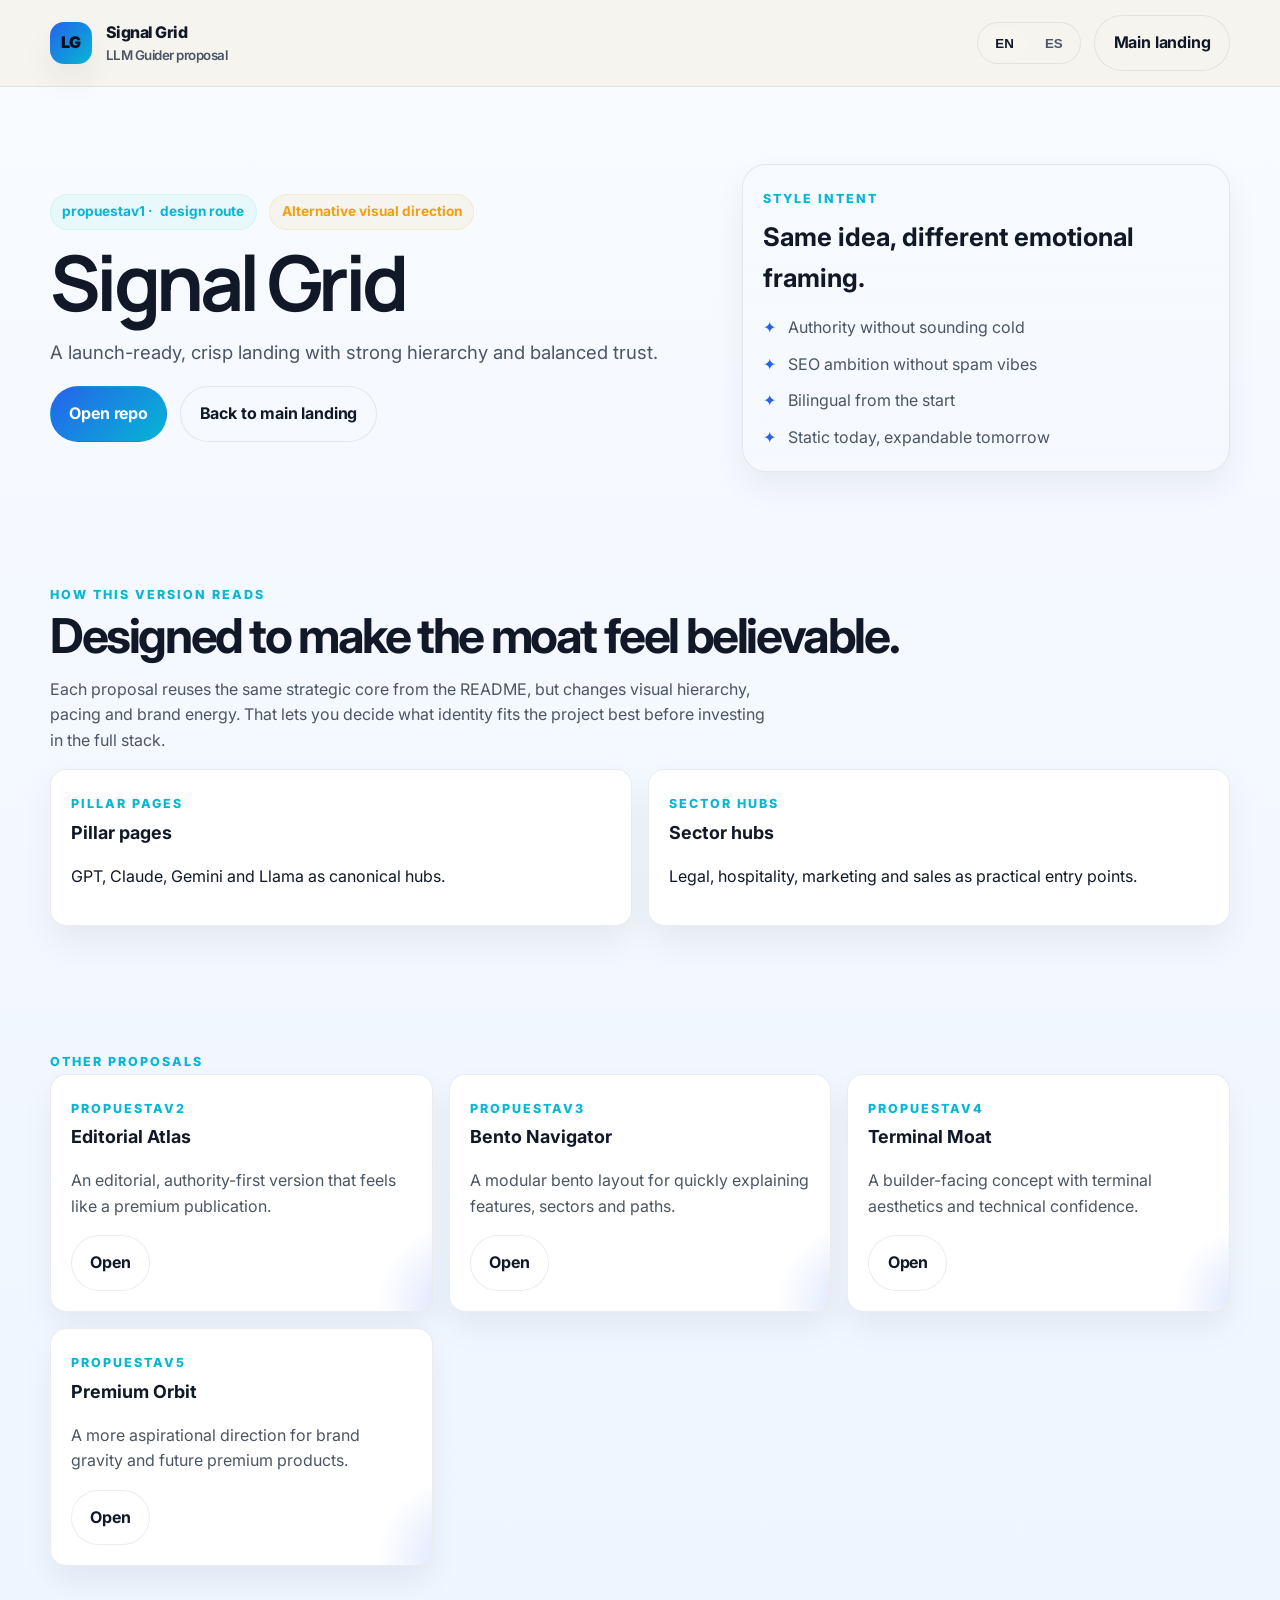
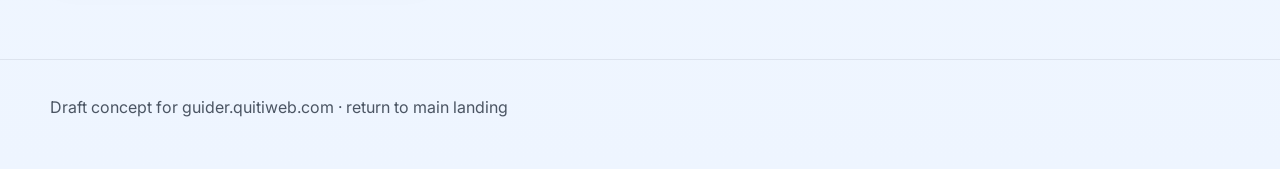
==== propuestav1/index.html @ 237760b2 "Create public landing and design proposal drafts" ====
<!doctype html>
<html lang="en"><head><title>Signal Grid · LLM Guider proposal</title><meta name="description" content="A launch-ready, crisp landing with strong hierarchy and balanced trust."><meta property="og:title" content="Signal Grid · LLM Guider proposal"><meta property="og:description" content="A launch-ready, crisp landing with strong hierarchy and balanced trust."><meta property="og:type" content="website"><meta property="og:image" content="https://guider.quitiweb.com/assets/og-preview.svg">
  <meta charset="utf-8">
  <meta name="viewport" content="width=device-width, initial-scale=1">
  <meta name="theme-color" content="#08111f">
  <link rel="icon" href="/assets/favicon.svg" type="image/svg+xml">
  <link rel="preconnect" href="https://fonts.googleapis.com">
  <link rel="preconnect" href="https://fonts.gstatic.com" crossorigin>
  <link href="https://fonts.googleapis.com/css2?family=Inter:wght@400;500;600;700;800&family=JetBrains+Mono:wght@400;600;700&family=Manrope:wght@600;700;800&display=swap" rel="stylesheet">
  <link rel="stylesheet" href="/assets/site.css"></head>
<body class="layout-minimal">
<header class="site-header"><div class="container nav"><a class="brand" href="/"><span class="brand-mark">LG</span><span>Signal Grid<small>LLM Guider proposal</small></span></a><div class="nav-actions"><div class="toggle-group" aria-label="Language toggle"><button type="button" data-set-lang="en">EN</button><button type="button" data-set-lang="es">ES</button></div><a class="button button-secondary" href="/"><span class="inline-lang" data-lang="en">Main landing</span><span class="inline-lang" data-lang="es">Landing principal</span></a></div></div></header>
<main><section class="hero"><div class="container hero-grid"><div><div class="badge-row"><span class="eyebrow">propuestav1 · <span class="inline-lang" data-lang="en">design route</span><span class="inline-lang" data-lang="es">ruta de diseño</span></span><span class="status-chip"><span class="inline-lang" data-lang="en">Alternative visual direction</span><span class="inline-lang" data-lang="es">Dirección visual alternativa</span></span></div><div data-lang="en"><h1>Signal Grid</h1></div>
<div data-lang="es"><h1>Signal Grid</h1></div><div data-lang="en"><p class="lead">A launch-ready, crisp landing with strong hierarchy and balanced trust.</p></div>
<div data-lang="es"><p class="lead">Una landing muy lanzable, limpia y con jerarquía fuerte y señales de confianza equilibradas.</p></div><div class="hero-actions"><a class="button button-primary" href="https://github.com/Quitiweb/llm-guider"><span class="inline-lang" data-lang="en">Open repo</span><span class="inline-lang" data-lang="es">Abrir repo</span></a><a class="button button-secondary" href="/"><span class="inline-lang" data-lang="en">Back to main landing</span><span class="inline-lang" data-lang="es">Volver a la landing principal</span></a></div></div><aside class="hero-card"><span class="kicker"><span class="inline-lang" data-lang="en">Style intent</span><span class="inline-lang" data-lang="es">Intención visual</span></span><div data-lang="en"><h2 style="font-size:1.6rem; margin:.4rem 0 1rem;">Same idea, different emotional framing.</h2></div>
<div data-lang="es"><h2 style="font-size:1.6rem; margin:.4rem 0 1rem;">La misma idea, con otro marco emocional.</h2></div><ul class="list"><li><span class="inline-lang" data-lang="en">Authority without sounding cold</span><span class="inline-lang" data-lang="es">Autoridad sin sonar frío</span></li><li><span class="inline-lang" data-lang="en">SEO ambition without spam vibes</span><span class="inline-lang" data-lang="es">Ambición SEO sin vibes de spam</span></li><li><span class="inline-lang" data-lang="en">Bilingual from the start</span><span class="inline-lang" data-lang="es">Bilingüe desde el inicio</span></li><li><span class="inline-lang" data-lang="en">Static today, expandable tomorrow</span><span class="inline-lang" data-lang="es">Estático hoy, ampliable mañana</span></li></ul></aside></div></section>
<section class="section"><div class="container"><span class="kicker"><span class="inline-lang" data-lang="en">How this version reads</span><span class="inline-lang" data-lang="es">Cómo se lee esta versión</span></span><div data-lang="en"><h2>Designed to make the moat feel believable.</h2></div>
<div data-lang="es"><h2>Diseñada para que el moat se sienta creíble.</h2></div><div data-lang="en"><p class="section-intro">Each proposal reuses the same strategic core from the README, but changes visual hierarchy, pacing and brand energy. That lets you decide what identity fits the project best before investing in the full stack.</p></div>
<div data-lang="es"><p class="section-intro">Cada propuesta reutiliza el mismo núcleo estratégico del README, pero cambia la jerarquía visual, el ritmo y la energía de marca. Así podéis decidir qué identidad encaja mejor antes de invertir en el stack completo.</p></div><div class="grid-2" style="margin-top:1rem;"><article class="card"><span class="kicker">Pillar pages</span><div data-lang="en"><h3>Pillar pages</h3><p>GPT, Claude, Gemini and Llama as canonical hubs.</p></div>
<div data-lang="es"><h3>Pillar pages</h3><p>GPT, Claude, Gemini y Llama como hubs canónicos.</p></div></article><article class="card"><span class="kicker">Sector hubs</span><div data-lang="en"><h3>Sector hubs</h3><p>Legal, hospitality, marketing and sales as practical entry points.</p></div>
<div data-lang="es"><h3>Sector hubs</h3><p>Legal, hostelería, marketing y ventas como puntos de entrada prácticos.</p></div></article></div></div></section>
<section class="section"><div class="container"><span class="kicker"><span class="inline-lang" data-lang="en">Other proposals</span><span class="inline-lang" data-lang="es">Otras propuestas</span></span><div class="proposal-grid"><article class="proposal-card"><span class="kicker">propuestav2</span><h3>Editorial Atlas</h3><div data-lang="en"><p>An editorial, authority-first version that feels like a premium publication.</p></div>
<div data-lang="es"><p>Una versión editorial y centrada en autoridad que se siente como una publicación premium.</p></div><a class="button button-secondary" href="/propuestav2/"><span class="inline-lang" data-lang="en">Open</span><span class="inline-lang" data-lang="es">Abrir</span></a></article><article class="proposal-card"><span class="kicker">propuestav3</span><h3>Bento Navigator</h3><div data-lang="en"><p>A modular bento layout for quickly explaining features, sectors and paths.</p></div>
<div data-lang="es"><p>Una composición bento modular para explicar rápido features, sectores y rutas.</p></div><a class="button button-secondary" href="/propuestav3/"><span class="inline-lang" data-lang="en">Open</span><span class="inline-lang" data-lang="es">Abrir</span></a></article><article class="proposal-card"><span class="kicker">propuestav4</span><h3>Terminal Moat</h3><div data-lang="en"><p>A builder-facing concept with terminal aesthetics and technical confidence.</p></div>
<div data-lang="es"><p>Un concepto más builder, con estética terminal y confianza técnica.</p></div><a class="button button-secondary" href="/propuestav4/"><span class="inline-lang" data-lang="en">Open</span><span class="inline-lang" data-lang="es">Abrir</span></a></article><article class="proposal-card"><span class="kicker">propuestav5</span><h3>Premium Orbit</h3><div data-lang="en"><p>A more aspirational direction for brand gravity and future premium products.</p></div>
<div data-lang="es"><p>Una dirección más aspiracional para reforzar marca y futuros productos premium.</p></div><a class="button button-secondary" href="/propuestav5/"><span class="inline-lang" data-lang="en">Open</span><span class="inline-lang" data-lang="es">Abrir</span></a></article></div></div></section></main>
<footer class="footer"><div class="container">Draft concept for guider.quitiweb.com · <a href="/"><span class="inline-lang" data-lang="en">return to main landing</span><span class="inline-lang" data-lang="es">volver a la landing principal</span></a></div></footer><script src="/assets/site.js"></script></body></html>
---- assets/site.css ----
:root {
  --bg: #08111f;
  --bg-soft: #0e1728;
  --panel: rgba(255,255,255,0.06);
  --panel-strong: rgba(255,255,255,0.1);
  --text: #ecf2ff;
  --muted: #9fb0cf;
  --line: rgba(255,255,255,0.12);
  --brand: #7c9cff;
  --brand-2: #5eead4;
  --accent: #f5b84d;
  --success: #7ee787;
  --danger: #ff8f8f;
  --shadow: 0 20px 60px rgba(0,0,0,.28);
  --radius: 24px;
  --radius-sm: 16px;
  --container: 1180px;
  --font-sans: Inter, ui-sans-serif, system-ui, -apple-system, BlinkMacSystemFont, "Segoe UI", sans-serif;
  --font-display: Manrope, var(--font-sans);
  --font-mono: "JetBrains Mono", "SFMono-Regular", Consolas, monospace;
  --gradient: radial-gradient(circle at top left, rgba(124,156,255,.24), transparent 30%), radial-gradient(circle at 85% 10%, rgba(94,234,212,.16), transparent 25%), linear-gradient(180deg, #091120 0%, #0a1020 54%, #060b14 100%);
}
* { box-sizing: border-box; }
html { scroll-behavior: smooth; }
body { margin: 0; font-family: var(--font-sans); background: var(--gradient); color: var(--text); line-height: 1.6; }
a { color: inherit; text-decoration: none; }
img, svg { max-width: 100%; }
.container { width: min(var(--container), calc(100% - 2rem)); margin: 0 auto; }
.site-header { position: sticky; top: 0; z-index: 20; background: rgba(7,12,24,.72); backdrop-filter: blur(18px); border-bottom: 1px solid var(--line); }
.nav { display: flex; align-items: center; justify-content: space-between; gap: 1rem; padding: .95rem 0; }
.brand { display:flex; align-items:center; gap:.85rem; font-weight: 800; letter-spacing: -.03em; }
.brand-mark { width: 42px; height: 42px; border-radius: 14px; display:grid; place-items:center; background: linear-gradient(135deg, var(--brand), var(--brand-2)); color: #08111f; font-weight: 900; box-shadow: var(--shadow); }
.brand small { display:block; font-weight:600; color: var(--muted); }
.nav-links, .nav-actions, .hero-actions, .tag-row, .cta-row, .badge-row { display:flex; align-items:center; gap: .8rem; flex-wrap: wrap; }
.nav-links a { color: var(--muted); font-size: .95rem; }
.nav-links a:hover { color: var(--text); }
.button, button.button { display:inline-flex; align-items:center; justify-content:center; gap:.55rem; border-radius: 999px; border:1px solid transparent; padding: .88rem 1.15rem; font-weight: 700; letter-spacing: -.01em; cursor:pointer; transition: transform .18s ease, background .18s ease, border-color .18s ease, color .18s ease; }
.button:hover { transform: translateY(-1px); }
.button-primary { background: linear-gradient(135deg, var(--brand), var(--brand-2)); color:#08111f; }
.button-secondary { background: rgba(255,255,255,.04); color: var(--text); border-color: var(--line); }
.button-ghost { background: transparent; color: var(--muted); border-color: var(--line); }
.hero { padding: 4.8rem 0 3rem; }
.hero-grid { display:grid; grid-template-columns: 1.15fr .85fr; gap: 2rem; align-items: center; }
.eyebrow, .pill, .status-chip { display:inline-flex; align-items:center; gap:.45rem; padding:.4rem .7rem; border-radius: 999px; font-size: .85rem; font-weight: 700; }
.eyebrow { color: var(--brand-2); background: rgba(94,234,212,.09); border:1px solid rgba(94,234,212,.18); }
.status-chip { color: var(--accent); background: rgba(245,184,77,.09); border:1px solid rgba(245,184,77,.18); }
.hero h1, .display { margin: 1rem 0 1rem; font-family: var(--font-display); font-size: clamp(2.6rem, 6vw, 5.3rem); line-height: .95; letter-spacing: -.06em; }
.hero p.lead { font-size: 1.16rem; color: var(--muted); max-width: 62ch; }
.metrics { display:grid; grid-template-columns: repeat(3,1fr); gap: 1rem; margin-top: 2rem; }
.metric, .card, .panel, .proposal-card, .timeline-step, .feature, .pricing-row, .faq-item, .mini-card, .audience-card, .principle, .story-card { background: var(--panel); border:1px solid var(--line); border-radius: var(--radius-sm); box-shadow: var(--shadow); }
.metric { padding: 1rem 1.1rem; }
.metric strong { display:block; font-size: 1.6rem; letter-spacing: -.04em; }
.metric span { color: var(--muted); font-size: .92rem; }
.hero-card { padding: 1.25rem; background: linear-gradient(180deg, rgba(255,255,255,.08), rgba(255,255,255,.04)); border:1px solid var(--line); border-radius: var(--radius); box-shadow: var(--shadow); }
.hero-card .stack { display:grid; gap:.8rem; }
.code-block { font-family: var(--font-mono); font-size: .92rem; color: #d3e0ff; padding: 1rem; border-radius: 18px; background: rgba(6,10,20,.72); border:1px solid rgba(124,156,255,.15); overflow:auto; }
.section { padding: 3.8rem 0; }
.section h2 { font-size: clamp(1.9rem, 4vw, 3rem); line-height:1.02; letter-spacing:-.05em; margin: .35rem 0 1rem; }
.section-intro { color: var(--muted); max-width: 72ch; }
.grid-2, .grid-3, .grid-4, .faq-grid, .audience-grid, .principles-grid, .story-grid { display:grid; gap:1rem; }
.grid-2, .story-grid { grid-template-columns: repeat(2, minmax(0,1fr)); }
.grid-3, .audience-grid, .principles-grid { grid-template-columns: repeat(3, minmax(0,1fr)); }
.grid-4, .faq-grid { grid-template-columns: repeat(4, minmax(0,1fr)); }
.card, .panel, .proposal-card, .timeline-step, .feature, .faq-item, .mini-card, .audience-card, .principle, .story-card { padding: 1.25rem; }
.card h3, .proposal-card h3, .feature h3, .faq-item h3, .mini-card h3, .audience-card h3, .principle h3, .story-card h3 { margin:.2rem 0 .55rem; font-size:1.12rem; }
.kicker { text-transform: uppercase; letter-spacing: .16em; font-size: .78rem; color: var(--brand-2); font-weight: 800; }
.list { display:grid; gap:.7rem; padding:0; margin:0; list-style:none; }
.list li { display:flex; gap:.7rem; color: var(--muted); }
.list li::before { content:"✦"; color: var(--brand); flex:none; }
.proposal-grid { display:grid; grid-template-columns: repeat(3, minmax(0,1fr)); gap: 1rem; }
.proposal-card { position:relative; overflow:hidden; }
.proposal-card::after { content:""; position:absolute; inset:auto -30% -35% auto; width:180px; height:180px; border-radius:50%; background: radial-gradient(circle, rgba(124,156,255,.28), transparent 62%); }
.proposal-card p, .faq-item p, .mini-card p, .audience-card p, .principle p, .story-card p { color: var(--muted); }
.tag { font-size:.78rem; padding:.3rem .55rem; border-radius:999px; background: rgba(255,255,255,.05); border:1px solid var(--line); color:var(--muted); }
.timeline { display:grid; grid-template-columns: repeat(3, minmax(0,1fr)); gap: 1rem; }
.timeline-step strong { display:block; font-size:1.1rem; margin:.45rem 0; }
.callout, .launch-panel { padding:1.3rem 1.4rem; border-radius: 18px; background: linear-gradient(135deg, rgba(124,156,255,.12), rgba(94,234,212,.08)); border:1px solid rgba(124,156,255,.22); }
.launch-panel { display:grid; gap:.8rem; }
.quote { padding: 1.4rem; border-left: 3px solid var(--brand); background: rgba(255,255,255,.04); border-radius: 0 18px 18px 0; color: var(--muted); }
.footer { padding: 2.2rem 0 3rem; color: var(--muted); border-top:1px solid var(--line); margin-top: 2rem; }
.toggle-group { display:inline-flex; gap:.35rem; padding:.3rem; border:1px solid var(--line); border-radius:999px; background: rgba(255,255,255,.04); }
.toggle-group button { background: transparent; border: 0; color: var(--muted); padding: .5rem .8rem; border-radius:999px; font-weight:700; cursor:pointer; }
.toggle-group button.is-active { background: rgba(255,255,255,.08); color: var(--text); }
[data-lang], .inline-lang { display:none; }
[data-lang].is-visible { display: block; }
.inline-lang.is-visible { display: inline; }
.hero-note { color: var(--muted); font-size: .95rem; margin-top: .8rem; }
.logo-row { display:grid; grid-template-columns: repeat(5, minmax(0,1fr)); gap: .8rem; margin-top: 1rem; }
.logo-pill { display:grid; place-items:center; min-height: 62px; border-radius: 16px; border:1px solid var(--line); background: rgba(255,255,255,.03); color: var(--muted); font-weight: 700; }
.layout-terminal { --bg: #07110b; --bg-soft:#0b1610; --panel: rgba(6, 32, 12, .62); --panel-strong: rgba(8,40,18,.82); --text:#d7ffe0; --muted:#82c797; --line: rgba(80,190,110,.18); --brand:#7eff8a; --brand-2:#4decb3; --accent:#d2ff7a; --shadow: 0 18px 50px rgba(0,0,0,.35); --font-display: "JetBrains Mono", var(--font-sans); --gradient: radial-gradient(circle at top left, rgba(126,255,138,.16), transparent 28%), linear-gradient(180deg,#041008 0%,#07130b 60%,#030905 100%); }
.layout-editorial { --bg:#f5f2ea; --bg-soft:#faf7f0; --panel: rgba(255,255,255,.88); --panel-strong:#fff; --text:#18151f; --muted:#5f5b68; --line: rgba(24,21,31,.08); --brand:#5d56ff; --brand-2:#ff7a59; --accent:#f4b43f; --shadow:0 18px 40px rgba(30,21,60,.08); --gradient: linear-gradient(180deg,#f6f3eb 0%, #efe8da 100%); }
.layout-editorial .site-header, .layout-minimal .site-header { background: rgba(246,243,235,.85); }
.layout-editorial .button-primary, .layout-premium .button-primary, .layout-minimal .button-primary { color: white; }
.layout-bento { --bg:#0b1020; --bg-soft:#121832; --panel: rgba(18,24,50,.82); --panel-strong: rgba(24,34,66,.92); --text:#f4f7ff; --muted:#a9b5d6; --line: rgba(152,173,255,.15); --brand:#8da2ff; --brand-2:#ff8abf; --accent:#75f6d5; --gradient: radial-gradient(circle at 20% 0%, rgba(141,162,255,.20), transparent 25%), radial-gradient(circle at 80% 10%, rgba(255,138,191,.14), transparent 20%), linear-gradient(180deg,#0a1020,#090d18); }
.layout-premium { --bg:#120d1e; --bg-soft:#1d1630; --panel: rgba(255,255,255,.06); --panel-strong: rgba(255,255,255,.08); --text:#fbf7ff; --muted:#c6b8d9; --line: rgba(237,219,255,.12); --brand:#c884ff; --brand-2:#7a7dff; --accent:#ffce77; --gradient: radial-gradient(circle at 0% 0%, rgba(200,132,255,.22), transparent 28%), radial-gradient(circle at 90% 10%, rgba(122,125,255,.18), transparent 22%), linear-gradient(180deg,#0f0b19,#130f21 55%,#0a0811 100%); }
.layout-minimal { --bg:#ffffff; --bg-soft:#f7f9fc; --panel: #ffffff; --panel-strong:#fff; --text:#111827; --muted:#4b5563; --line: rgba(17,24,39,.08); --brand:#2563eb; --brand-2:#06b6d4; --accent:#f59e0b; --shadow:0 16px 32px rgba(15,23,42,.06); --gradient: linear-gradient(180deg,#f8fbff 0%, #eef5ff 100%); }
@media (max-width: 980px) {
  .hero-grid, .grid-2, .grid-3, .grid-4, .timeline, .proposal-grid, .faq-grid, .audience-grid, .principles-grid, .story-grid, .logo-row { grid-template-columns: 1fr; }
  .nav { align-items:flex-start; flex-direction: column; }
  .metrics { grid-template-columns: 1fr; }
}
@media (max-width: 640px) {
  .hero { padding-top: 3.3rem; }
  .hero h1, .display { font-size: clamp(2.2rem, 12vw, 3.4rem); }
  .section { padding: 3rem 0; }
}
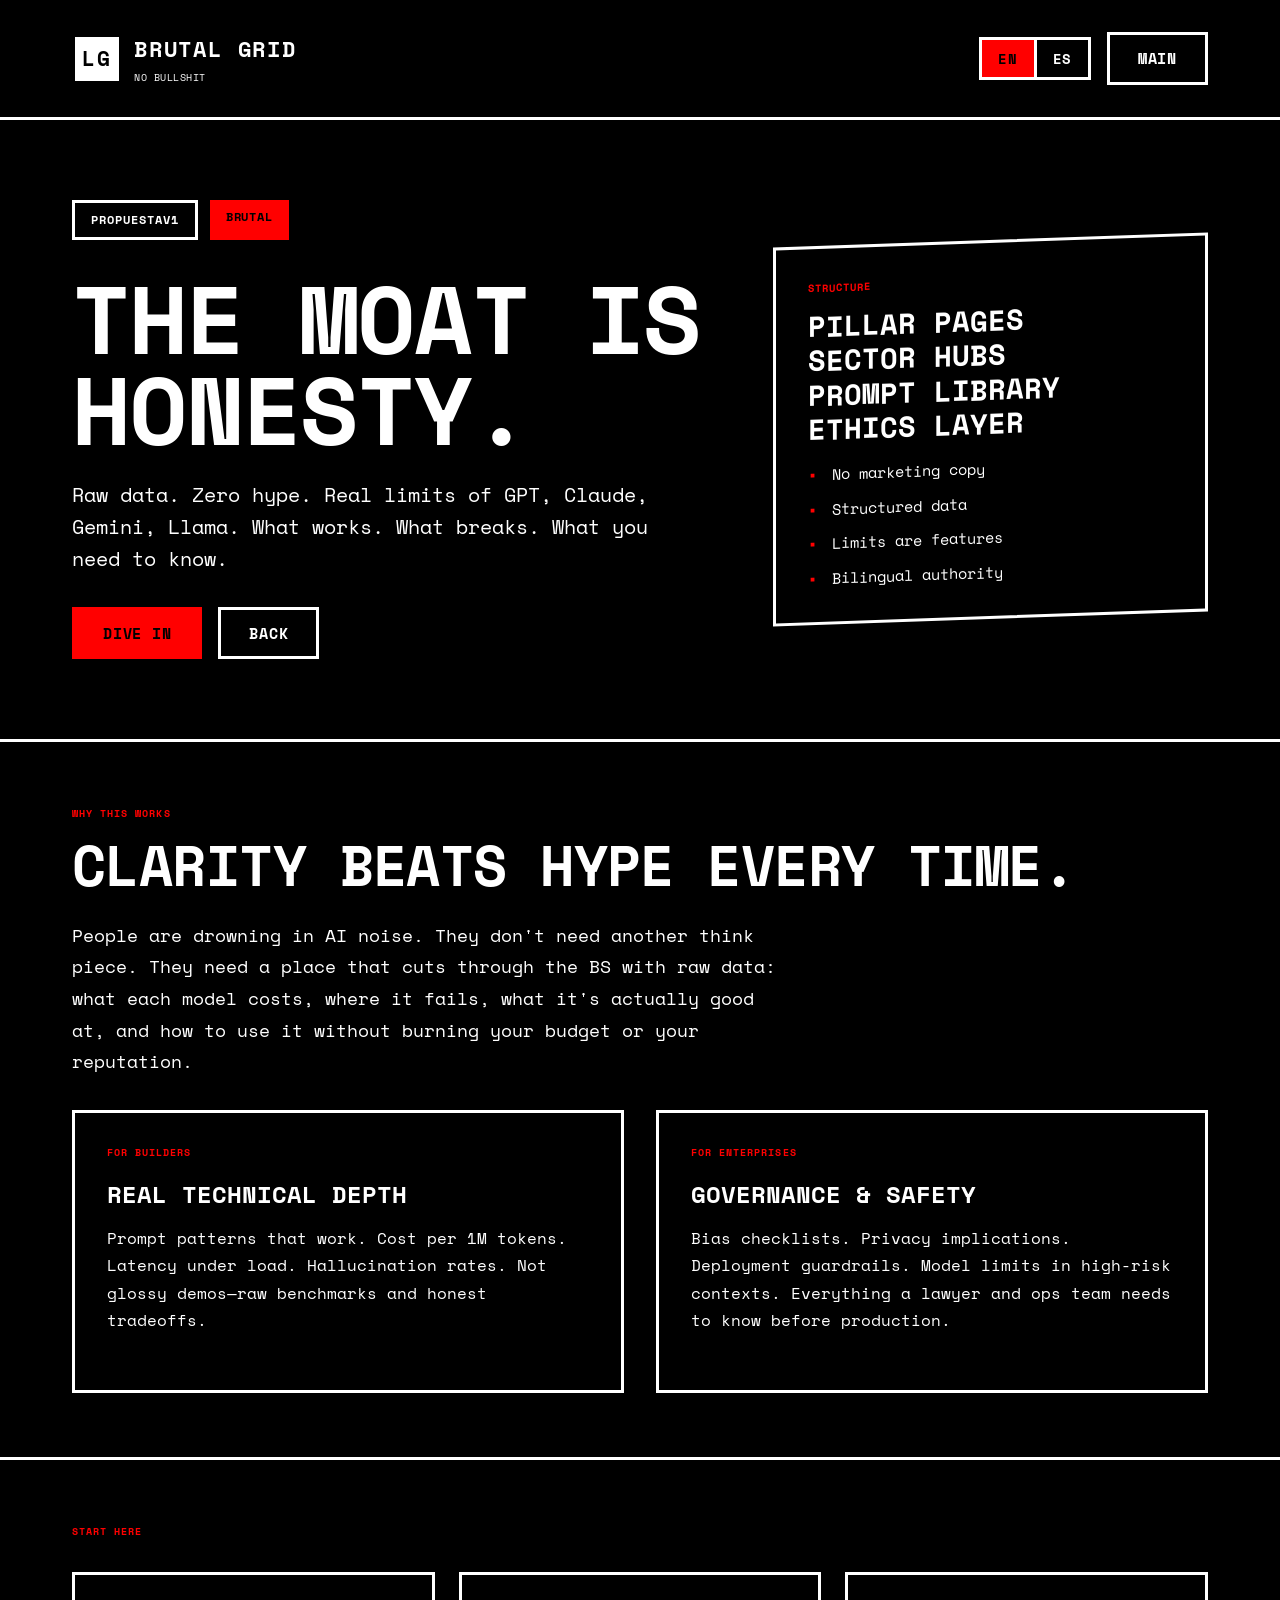
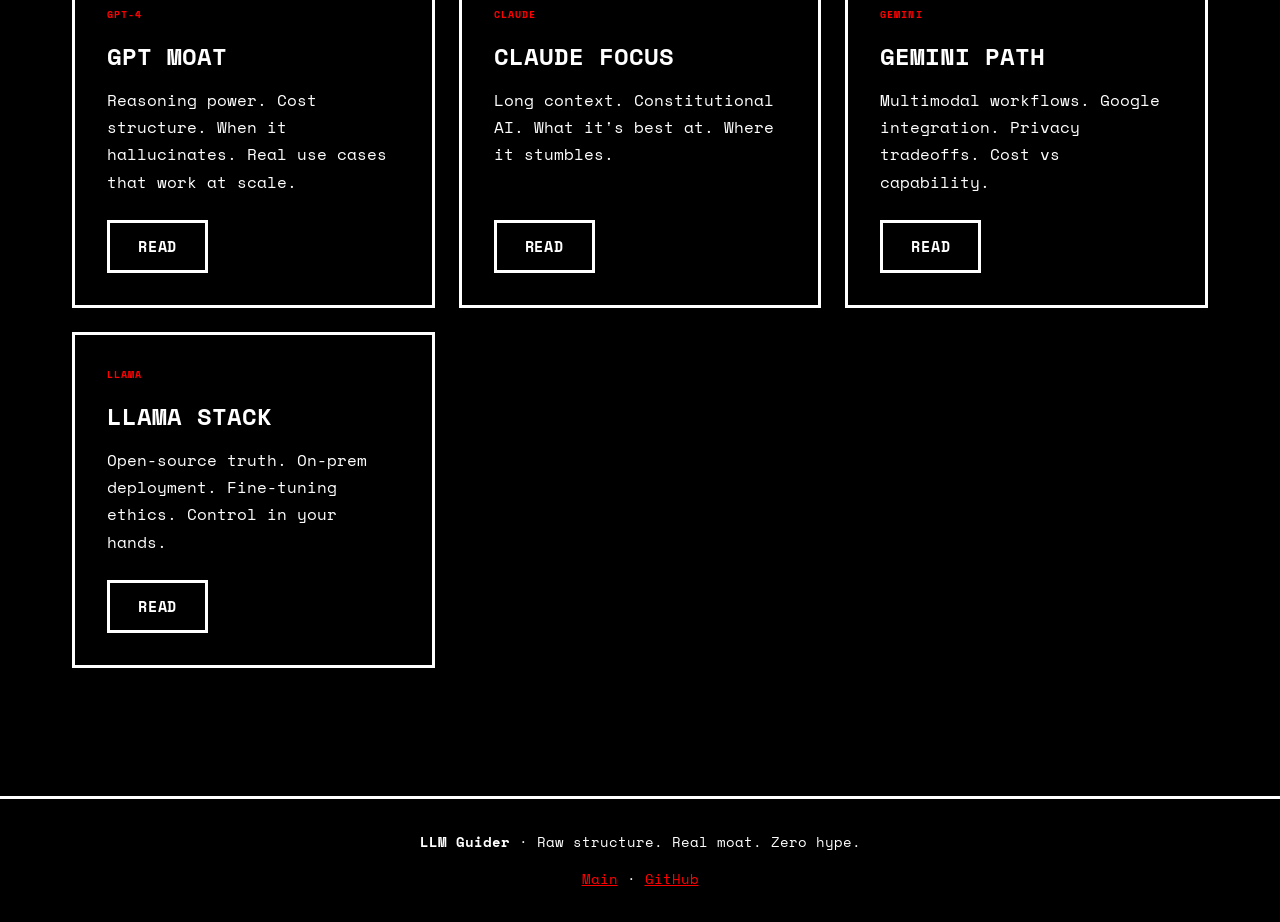
==== commit 6632e073: "Revamp all templates with bold, distinct aesthetic directions Complete redesign of 6 landing pages w" ====
--- a/propuestav1/index.html
+++ b/propuestav1/index.html
@@ -1,27 +1,550 @@
 <!doctype html>
-<html lang="en"><head><title>Signal Grid · LLM Guider proposal</title><meta name="description" content="A launch-ready, crisp landing with strong hierarchy and balanced trust."><meta property="og:title" content="Signal Grid · LLM Guider proposal"><meta property="og:description" content="A launch-ready, crisp landing with strong hierarchy and balanced trust."><meta property="og:type" content="website"><meta property="og:image" content="https://guider.quitiweb.com/assets/og-preview.svg">
+<html lang="en">
+<head>
   <meta charset="utf-8">
   <meta name="viewport" content="width=device-width, initial-scale=1">
-  <meta name="theme-color" content="#08111f">
+  <title>Brutal. Honest. Clear. | LLM Guider</title>
+  <meta name="description" content="Unfiltered AI guidance. No bullshit. Just structure, data, and truth about LLMs.">
+  <meta property="og:title" content="Brutal. Honest. Clear. | LLM Guider">
+  <meta property="og:description" content="No bullshit. Just structure, data, and truth about LLMs.">
+  <meta property="og:type" content="website">
+  <meta property="og:image" content="https://guider.quitiweb.com/assets/og-preview.svg">
+  <meta name="theme-color" content="#000000">
   <link rel="icon" href="/assets/favicon.svg" type="image/svg+xml">
   <link rel="preconnect" href="https://fonts.googleapis.com">
   <link rel="preconnect" href="https://fonts.gstatic.com" crossorigin>
-  <link href="https://fonts.googleapis.com/css2?family=Inter:wght@400;500;600;700;800&family=JetBrains+Mono:wght@400;600;700&family=Manrope:wght@600;700;800&display=swap" rel="stylesheet">
-  <link rel="stylesheet" href="/assets/site.css"></head>
-<body class="layout-minimal">
-<header class="site-header"><div class="container nav"><a class="brand" href="/"><span class="brand-mark">LG</span><span>Signal Grid<small>LLM Guider proposal</small></span></a><div class="nav-actions"><div class="toggle-group" aria-label="Language toggle"><button type="button" data-set-lang="en">EN</button><button type="button" data-set-lang="es">ES</button></div><a class="button button-secondary" href="/"><span class="inline-lang" data-lang="en">Main landing</span><span class="inline-lang" data-lang="es">Landing principal</span></a></div></div></header>
-<main><section class="hero"><div class="container hero-grid"><div><div class="badge-row"><span class="eyebrow">propuestav1 · <span class="inline-lang" data-lang="en">design route</span><span class="inline-lang" data-lang="es">ruta de diseño</span></span><span class="status-chip"><span class="inline-lang" data-lang="en">Alternative visual direction</span><span class="inline-lang" data-lang="es">Dirección visual alternativa</span></span></div><div data-lang="en"><h1>Signal Grid</h1></div>
-<div data-lang="es"><h1>Signal Grid</h1></div><div data-lang="en"><p class="lead">A launch-ready, crisp landing with strong hierarchy and balanced trust.</p></div>
-<div data-lang="es"><p class="lead">Una landing muy lanzable, limpia y con jerarquía fuerte y señales de confianza equilibradas.</p></div><div class="hero-actions"><a class="button button-primary" href="https://github.com/Quitiweb/llm-guider"><span class="inline-lang" data-lang="en">Open repo</span><span class="inline-lang" data-lang="es">Abrir repo</span></a><a class="button button-secondary" href="/"><span class="inline-lang" data-lang="en">Back to main landing</span><span class="inline-lang" data-lang="es">Volver a la landing principal</span></a></div></div><aside class="hero-card"><span class="kicker"><span class="inline-lang" data-lang="en">Style intent</span><span class="inline-lang" data-lang="es">Intención visual</span></span><div data-lang="en"><h2 style="font-size:1.6rem; margin:.4rem 0 1rem;">Same idea, different emotional framing.</h2></div>
-<div data-lang="es"><h2 style="font-size:1.6rem; margin:.4rem 0 1rem;">La misma idea, con otro marco emocional.</h2></div><ul class="list"><li><span class="inline-lang" data-lang="en">Authority without sounding cold</span><span class="inline-lang" data-lang="es">Autoridad sin sonar frío</span></li><li><span class="inline-lang" data-lang="en">SEO ambition without spam vibes</span><span class="inline-lang" data-lang="es">Ambición SEO sin vibes de spam</span></li><li><span class="inline-lang" data-lang="en">Bilingual from the start</span><span class="inline-lang" data-lang="es">Bilingüe desde el inicio</span></li><li><span class="inline-lang" data-lang="en">Static today, expandable tomorrow</span><span class="inline-lang" data-lang="es">Estático hoy, ampliable mañana</span></li></ul></aside></div></section>
-<section class="section"><div class="container"><span class="kicker"><span class="inline-lang" data-lang="en">How this version reads</span><span class="inline-lang" data-lang="es">Cómo se lee esta versión</span></span><div data-lang="en"><h2>Designed to make the moat feel believable.</h2></div>
-<div data-lang="es"><h2>Diseñada para que el moat se sienta creíble.</h2></div><div data-lang="en"><p class="section-intro">Each proposal reuses the same strategic core from the README, but changes visual hierarchy, pacing and brand energy. That lets you decide what identity fits the project best before investing in the full stack.</p></div>
-<div data-lang="es"><p class="section-intro">Cada propuesta reutiliza el mismo núcleo estratégico del README, pero cambia la jerarquía visual, el ritmo y la energía de marca. Así podéis decidir qué identidad encaja mejor antes de invertir en el stack completo.</p></div><div class="grid-2" style="margin-top:1rem;"><article class="card"><span class="kicker">Pillar pages</span><div data-lang="en"><h3>Pillar pages</h3><p>GPT, Claude, Gemini and Llama as canonical hubs.</p></div>
-<div data-lang="es"><h3>Pillar pages</h3><p>GPT, Claude, Gemini y Llama como hubs canónicos.</p></div></article><article class="card"><span class="kicker">Sector hubs</span><div data-lang="en"><h3>Sector hubs</h3><p>Legal, hospitality, marketing and sales as practical entry points.</p></div>
-<div data-lang="es"><h3>Sector hubs</h3><p>Legal, hostelería, marketing y ventas como puntos de entrada prácticos.</p></div></article></div></div></section>
-<section class="section"><div class="container"><span class="kicker"><span class="inline-lang" data-lang="en">Other proposals</span><span class="inline-lang" data-lang="es">Otras propuestas</span></span><div class="proposal-grid"><article class="proposal-card"><span class="kicker">propuestav2</span><h3>Editorial Atlas</h3><div data-lang="en"><p>An editorial, authority-first version that feels like a premium publication.</p></div>
-<div data-lang="es"><p>Una versión editorial y centrada en autoridad que se siente como una publicación premium.</p></div><a class="button button-secondary" href="/propuestav2/"><span class="inline-lang" data-lang="en">Open</span><span class="inline-lang" data-lang="es">Abrir</span></a></article><article class="proposal-card"><span class="kicker">propuestav3</span><h3>Bento Navigator</h3><div data-lang="en"><p>A modular bento layout for quickly explaining features, sectors and paths.</p></div>
-<div data-lang="es"><p>Una composición bento modular para explicar rápido features, sectores y rutas.</p></div><a class="button button-secondary" href="/propuestav3/"><span class="inline-lang" data-lang="en">Open</span><span class="inline-lang" data-lang="es">Abrir</span></a></article><article class="proposal-card"><span class="kicker">propuestav4</span><h3>Terminal Moat</h3><div data-lang="en"><p>A builder-facing concept with terminal aesthetics and technical confidence.</p></div>
-<div data-lang="es"><p>Un concepto más builder, con estética terminal y confianza técnica.</p></div><a class="button button-secondary" href="/propuestav4/"><span class="inline-lang" data-lang="en">Open</span><span class="inline-lang" data-lang="es">Abrir</span></a></article><article class="proposal-card"><span class="kicker">propuestav5</span><h3>Premium Orbit</h3><div data-lang="en"><p>A more aspirational direction for brand gravity and future premium products.</p></div>
-<div data-lang="es"><p>Una dirección más aspiracional para reforzar marca y futuros productos premium.</p></div><a class="button button-secondary" href="/propuestav5/"><span class="inline-lang" data-lang="en">Open</span><span class="inline-lang" data-lang="es">Abrir</span></a></article></div></div></section></main>
-<footer class="footer"><div class="container">Draft concept for guider.quitiweb.com · <a href="/"><span class="inline-lang" data-lang="en">return to main landing</span><span class="inline-lang" data-lang="es">volver a la landing principal</span></a></div></footer><script src="/assets/site.js"></script></body></html>+  <link href="https://fonts.googleapis.com/css2?family=Space+Mono:wght@400;700&family=IBM+Plex+Mono:wght@400;600;700&display=swap" rel="stylesheet">
+  <style>
+    /* ══════════════════════════════════════════════════
+       BRUTALIST RAW · Space Mono · stark B/W contrast
+       No decoration. Sharp angles. Raw typography.
+       ══════════════════════════════════════════════════ */
+    * {
+      margin: 0;
+      padding: 0;
+      box-sizing: border-box;
+    }
+
+    :root {
+      --black: #000000;
+      --white: #ffffff;
+      --gray-dark: #1a1a1a;
+      --gray-light: #e8e8e8;
+      --accent: #ff0000;
+      --border-width: 3px;
+      --font-mono: 'Space Mono', monospace;
+      --font-display: 'IBM Plex Mono', monospace;
+    }
+
+    html {
+      scroll-behavior: smooth;
+    }
+
+    body {
+      background: var(--black);
+      color: var(--white);
+      font-family: var(--font-mono);
+      font-size: 16px;
+      line-height: 1.5;
+      -webkit-font-smoothing: subpixel-antialiased;
+    }
+
+    a {
+      color: inherit;
+      text-decoration: none;
+    }
+
+    a:hover {
+      text-decoration: underline;
+      text-decoration-color: var(--accent);
+      text-decoration-thickness: 2px;
+    }
+
+    .container {
+      max-width: 1200px;
+      margin: 0 auto;
+      padding: 0 2rem;
+    }
+
+    /* ── HEADER ── */
+    .site-header {
+      background: var(--black);
+      border-bottom: var(--border-width) solid var(--white);
+      padding: 2rem 0;
+      position: sticky;
+      top: 0;
+      z-index: 100;
+    }
+
+    .nav {
+      display: flex;
+      justify-content: space-between;
+      align-items: center;
+      gap: 2rem;
+    }
+
+    .brand {
+      display: flex;
+      align-items: center;
+      gap: 0.75rem;
+      font-weight: 700;
+      font-size: 1.4rem;
+      text-transform: uppercase;
+      letter-spacing: 0.08em;
+    }
+
+    .brand-mark {
+      display: inline-flex;
+      align-items: center;
+      justify-content: center;
+      width: 50px;
+      height: 50px;
+      background: var(--white);
+      color: var(--black);
+      border: var(--border-width) solid var(--black);
+      font-weight: 700;
+      font-size: 1.3rem;
+    }
+
+    .brand small {
+      display: block;
+      font-size: 0.65rem;
+      font-weight: 400;
+      letter-spacing: 0.05em;
+      margin-top: 0.25rem;
+    }
+
+    .nav-actions {
+      display: flex;
+      align-items: center;
+      gap: 1rem;
+    }
+
+    .toggle-group {
+      display: flex;
+      gap: 0;
+      border: var(--border-width) solid var(--white);
+    }
+
+    .toggle-group button {
+      background: var(--black);
+      color: var(--white);
+      border: 0;
+      border-right: var(--border-width) solid var(--white);
+      padding: 0.5rem 1rem;
+      font-family: var(--font-mono);
+      font-weight: 700;
+      font-size: 0.9rem;
+      cursor: pointer;
+      text-transform: uppercase;
+      letter-spacing: 0.05em;
+    }
+
+    .toggle-group button:last-child {
+      border-right: 0;
+    }
+
+    .toggle-group button.is-active {
+      background: var(--accent);
+      color: var(--black);
+    }
+
+    /* ── BUTTONS ── */
+    .button {
+      display: inline-flex;
+      align-items: center;
+      justify-content: center;
+      padding: 0.75rem 1.75rem;
+      border: var(--border-width) solid var(--white);
+      background: var(--black);
+      color: var(--white);
+      font-family: var(--font-mono);
+      font-weight: 700;
+      font-size: 0.95rem;
+      text-transform: uppercase;
+      letter-spacing: 0.05em;
+      cursor: pointer;
+      transition: all 0.1s linear;
+      text-decoration: none;
+    }
+
+    .button:hover {
+      background: var(--white);
+      color: var(--black);
+      border-color: var(--black);
+    }
+
+    .button-primary {
+      border-color: var(--accent);
+      background: var(--accent);
+      color: var(--black);
+    }
+
+    .button-primary:hover {
+      background: var(--black);
+      color: var(--accent);
+    }
+
+    .button-secondary {
+      border-color: var(--white);
+    }
+
+    /* ── HERO ── */
+    .hero {
+      padding: 5rem 0;
+    }
+
+    .hero-grid {
+      display: grid;
+      grid-template-columns: 1.2fr 0.8fr;
+      gap: 3rem;
+      align-items: center;
+    }
+
+    .hero h1 {
+      font-size: clamp(3.5rem, 8vw, 6rem);
+      font-weight: 700;
+      line-height: 0.95;
+      letter-spacing: -0.02em;
+      margin: 0 0 1.5rem;
+      text-transform: uppercase;
+    }
+
+    .lead {
+      font-size: 1.25rem;
+      line-height: 1.6;
+      max-width: 90%;
+      margin-bottom: 2rem;
+    }
+
+    .hero-actions {
+      display: flex;
+      gap: 1rem;
+      flex-wrap: wrap;
+    }
+
+    .badge-row {
+      display: flex;
+      gap: 0.75rem;
+      margin-bottom: 2rem;
+      flex-wrap: wrap;
+    }
+
+    .eyebrow {
+      background: var(--black);
+      border: var(--border-width) solid var(--white);
+      padding: 0.5rem 1rem;
+      font-size: 0.75rem;
+      font-weight: 700;
+      text-transform: uppercase;
+      letter-spacing: 0.08em;
+    }
+
+    .status-chip {
+      background: var(--accent);
+      color: var(--black);
+      padding: 0.5rem 1rem;
+      font-size: 0.75rem;
+      font-weight: 700;
+      text-transform: uppercase;
+      letter-spacing: 0.08em;
+    }
+
+    .hero-card {
+      background: var(--black);
+      border: var(--border-width) solid var(--white);
+      padding: 2rem;
+      transform: skewY(-2deg);
+    }
+
+    .hero-card:hover {
+      transform: skewY(-2deg) translateY(-4px);
+    }
+
+    .hero-card h2 {
+      font-size: 1.8rem;
+      margin: 0 0 1rem;
+      font-weight: 700;
+      text-transform: uppercase;
+      line-height: 1.2;
+    }
+
+    .list {
+      list-style: none;
+      display: grid;
+      gap: 0.75rem;
+    }
+
+    .list li {
+      padding-left: 1.5rem;
+      position: relative;
+      font-size: 0.95rem;
+    }
+
+    .list li::before {
+      content: '▪';
+      position: absolute;
+      left: 0;
+      color: var(--accent);
+      font-weight: 700;
+    }
+
+    .kicker {
+      font-size: 0.65rem;
+      font-weight: 700;
+      text-transform: uppercase;
+      letter-spacing: 0.1em;
+      color: var(--accent);
+      margin-bottom: 0.75rem;
+      display: block;
+    }
+
+    /* ── SECTIONS ── */
+    .section {
+      padding: 4rem 0;
+      border-top: var(--border-width) solid var(--white);
+    }
+
+    .section h2 {
+      font-size: clamp(2rem, 5vw, 3.5rem);
+      font-weight: 700;
+      line-height: 1.1;
+      margin: 0 0 1.5rem;
+      text-transform: uppercase;
+      letter-spacing: -0.01em;
+    }
+
+    .section-intro {
+      font-size: 1.1rem;
+      line-height: 1.8;
+      max-width: 65ch;
+      margin-bottom: 2rem;
+    }
+
+    /* ── GRIDS ── */
+    .grid-2 {
+      display: grid;
+      grid-template-columns: repeat(auto-fit, minmax(300px, 1fr));
+      gap: 2rem;
+      margin-top: 2rem;
+    }
+
+    .proposal-grid {
+      display: grid;
+      grid-template-columns: repeat(auto-fit, minmax(280px, 1fr));
+      gap: 1.5rem;
+      margin-top: 2rem;
+    }
+
+    /* ── CARDS ── */
+    .card, .proposal-card {
+      background: var(--black);
+      border: var(--border-width) solid var(--white);
+      padding: 2rem;
+      display: flex;
+      flex-direction: column;
+    }
+
+    .card:hover, .proposal-card:hover {
+      transform: translateY(-4px);
+      box-shadow: 6px 6px 0 rgba(255,255,255,0.2);
+    }
+
+    .card h3, .proposal-card h3 {
+      font-size: 1.5rem;
+      font-weight: 700;
+      margin: 0.5rem 0 1rem;
+      text-transform: uppercase;
+      line-height: 1.2;
+    }
+
+    .card p, .proposal-card p {
+      flex: 1;
+      margin-bottom: 1.5rem;
+      line-height: 1.7;
+    }
+
+    .proposal-card .button {
+      align-self: flex-start;
+      margin-top: auto;
+    }
+
+    /* ── FOOTER ── */
+    .footer {
+      border-top: var(--border-width) solid var(--white);
+      padding: 2rem 0;
+      text-align: center;
+      font-size: 0.9rem;
+      margin-top: 4rem;
+    }
+
+    .footer a {
+      color: var(--accent);
+      text-decoration: underline;
+      text-decoration-color: var(--accent);
+    }
+
+    /* ── LANGUAGE ── */
+    [data-lang], .inline-lang {
+      display: none;
+    }
+
+    [data-lang].is-visible {
+      display: block;
+    }
+
+    .inline-lang.is-visible {
+      display: inline;
+    }
+
+    /* ── RESPONSIVE ── */
+    @media (max-width: 768px) {
+      .hero-grid {
+        grid-template-columns: 1fr;
+        gap: 2rem;
+      }
+
+      .hero h1 {
+        font-size: clamp(2.5rem, 8vw, 4rem);
+      }
+
+      .nav {
+        flex-direction: column;
+        align-items: flex-start;
+      }
+
+      .site-header {
+        padding: 1.5rem 0;
+      }
+    }
+  </style>
+</head>
+<body>
+<header class="site-header">
+  <div class="container nav">
+    <a class="brand" href="/">
+      <span class="brand-mark">LG</span>
+      <div>
+        Brutal<span class="inline-lang" data-lang="en"> Grid</span><span class="inline-lang" data-lang="es"> Grid</span>
+        <small><span class="inline-lang" data-lang="en">No bullshit</span><span class="inline-lang" data-lang="es">Sin filtros</span></small>
+      </div>
+    </a>
+    <div class="nav-actions">
+      <div class="toggle-group" aria-label="Language toggle">
+        <button type="button" data-set-lang="en">EN</button>
+        <button type="button" data-set-lang="es">ES</button>
+      </div>
+      <a class="button button-secondary" href="/">
+        <span class="inline-lang" data-lang="en">Main</span>
+        <span class="inline-lang" data-lang="es">Principal</span>
+      </a>
+    </div>
+  </div>
+</header>
+
+<main>
+  <section class="hero">
+    <div class="container hero-grid">
+      <div>
+        <div class="badge-row">
+          <span class="eyebrow">propuestav1</span>
+          <span class="status-chip"><span class="inline-lang" data-lang="en">BRUTAL</span><span class="inline-lang" data-lang="es">BRUTAL</span></span>
+        </div>
+        <div data-lang="en"><h1>The moat is honesty.</h1></div>
+        <div data-lang="es"><h1>El moat es honestidad.</h1></div>
+        <div data-lang="en"><p class="lead">Raw data. Zero hype. Real limits of GPT, Claude, Gemini, Llama. What works. What breaks. What you need to know.</p></div>
+        <div data-lang="es"><p class="lead">Datos crudos. Cero hype. Límites reales de GPT, Claude, Gemini, Llama. Qué funciona. Qué se quiebra. Lo que necesitas saber.</p></div>
+        <div class="hero-actions">
+          <a class="button button-primary" href="https://github.com/Quitiweb/llm-guider">
+            <span class="inline-lang" data-lang="en">Dive in</span>
+            <span class="inline-lang" data-lang="es">Entra</span>
+          </a>
+          <a class="button button-secondary" href="/">
+            <span class="inline-lang" data-lang="en">Back</span>
+            <span class="inline-lang" data-lang="es">Volver</span>
+          </a>
+        </div>
+      </div>
+      <aside class="hero-card">
+        <span class="kicker"><span class="inline-lang" data-lang="en">Structure</span><span class="inline-lang" data-lang="es">Estructura</span></span>
+        <h2><span class="inline-lang" data-lang="en">Pillar pages<br>Sector hubs<br>Prompt library<br>Ethics layer</span><span class="inline-lang" data-lang="es">Páginas pilar<br>Hubs sectoriales<br>Biblioteca de prompts<br>Capa ética</span></h2>
+        <ul class="list">
+          <li><span class="inline-lang" data-lang="en">No marketing copy</span><span class="inline-lang" data-lang="es">Sin copy comercial</span></li>
+          <li><span class="inline-lang" data-lang="en">Structured data</span><span class="inline-lang" data-lang="es">Datos estructurados</span></li>
+          <li><span class="inline-lang" data-lang="en">Limits are features</span><span class="inline-lang" data-lang="es">Los límites son features</span></li>
+          <li><span class="inline-lang" data-lang="en">Bilingual authority</span><span class="inline-lang" data-lang="es">Autoridad bilingüe</span></li>
+        </ul>
+      </aside>
+    </div>
+  </section>
+
+  <section class="section">
+    <div class="container">
+      <span class="kicker"><span class="inline-lang" data-lang="en">Why this works</span><span class="inline-lang" data-lang="es">Por qué funciona</span></span>
+      <div data-lang="en"><h2>Clarity beats hype every time.</h2></div>
+      <div data-lang="es"><h2>La claridad siempre gana al hype.</h2></div>
+      <div data-lang="en"><p class="section-intro">People are drowning in AI noise. They don't need another think piece. They need a place that cuts through the BS with raw data: what each model costs, where it fails, what it's actually good at, and how to use it without burning your budget or your reputation.</p></div>
+      <div data-lang="es"><p class="section-intro">La gente se ahoga en ruido sobre IA. No necesita otro artículo de opinión. Necesita un lugar que corte el ruido con datos crudos: cuánto cuesta cada modelo, dónde falla, para qué sirve realmente, y cómo usarlo sin quemar tu presupuesto o tu reputación.</p></div>
+
+      <div class="grid-2">
+        <article class="card">
+          <span class="kicker"><span class="inline-lang" data-lang="en">For builders</span><span class="inline-lang" data-lang="es">Para builders</span></span>
+          <div data-lang="en"><h3>Real technical depth</h3><p>Prompt patterns that work. Cost per 1M tokens. Latency under load. Hallucination rates. Not glossy demos—raw benchmarks and honest tradeoffs.</p></div>
+          <div data-lang="es"><h3>Profundidad técnica real</h3><p>Patrones de prompt que funcionan. Coste por 1M tokens. Latencia bajo carga. Tasas de alucinación. No demostraciones brillantes—benchmarks crudos e intercambios honestos.</p></div>
+        </article>
+        <article class="card">
+          <span class="kicker"><span class="inline-lang" data-lang="en">For enterprises</span><span class="inline-lang" data-lang="es">Para empresas</span></span>
+          <div data-lang="en"><h3>Governance & safety</h3><p>Bias checklists. Privacy implications. Deployment guardrails. Model limits in high-risk contexts. Everything a lawyer and ops team needs to know before production.</p></div>
+          <div data-lang="es"><h3>Gobernanza y seguridad</h3><p>Listas de verificación de sesgo. Implicaciones de privacidad. Barreras de despliegue. Límites del modelo en contextos de riesgo. Todo lo que necesitan saber antes de producción.</p></div>
+        </article>
+      </div>
+    </div>
+  </section>
+
+  <section class="section">
+    <div class="container">
+      <span class="kicker"><span class="inline-lang" data-lang="en">Start here</span><span class="inline-lang" data-lang="es">Comienza aquí</span></span>
+      <div class="proposal-grid">
+        <article class="proposal-card">
+          <span class="kicker">GPT-4</span>
+          <h3>GPT Moat</h3>
+          <div data-lang="en"><p>Reasoning power. Cost structure. When it hallucinates. Real use cases that work at scale.</p></div>
+          <div data-lang="es"><p>Potencia de razonamiento. Estructura de costos. Cuándo alucina. Casos reales que funcionan a escala.</p></div>
+          <a class="button button-secondary" href="/propuestav2/"><span class="inline-lang" data-lang="en">Read</span><span class="inline-lang" data-lang="es">Leer</span></a>
+        </article>
+        <article class="proposal-card">
+          <span class="kicker">Claude</span>
+          <h3>Claude Focus</h3>
+          <div data-lang="en"><p>Long context. Constitutional AI. What it's best at. Where it stumbles.</p></div>
+          <div data-lang="es"><p>Contexto largo. IA constitucional. En qué es mejor. Dónde se tambalea.</p></div>
+          <a class="button button-secondary" href="/propuestav3/"><span class="inline-lang" data-lang="en">Read</span><span class="inline-lang" data-lang="es">Leer</span></a>
+        </article>
+        <article class="proposal-card">
+          <span class="kicker">Gemini</span>
+          <h3>Gemini Path</h3>
+          <div data-lang="en"><p>Multimodal workflows. Google integration. Privacy tradeoffs. Cost vs capability.</p></div>
+          <div data-lang="es"><p>Flujos multimodales. Integración Google. Intercambios de privacidad. Coste vs capacidad.</p></div>
+          <a class="button button-secondary" href="/propuestav4/"><span class="inline-lang" data-lang="en">Read</span><span class="inline-lang" data-lang="es">Leer</span></a>
+        </article>
+        <article class="proposal-card">
+          <span class="kicker">Llama</span>
+          <h3>Llama Stack</h3>
+          <div data-lang="en"><p>Open-source truth. On-prem deployment. Fine-tuning ethics. Control in your hands.</p></div>
+          <div data-lang="es"><p>Verdad open-source. Despliegue local. Ética del ajuste. Control en tus manos.</p></div>
+          <a class="button button-secondary" href="/propuestav5/"><span class="inline-lang" data-lang="en">Read</span><span class="inline-lang" data-lang="es">Leer</span></a>
+        </article>
+      </div>
+    </div>
+  </section>
+</main>
+
+<footer class="footer">
+  <div class="container">
+    <p><strong>LLM Guider</strong> · <span class="inline-lang" data-lang="en">Raw structure. Real moat. Zero hype.</span><span class="inline-lang" data-lang="es">Estructura cruda. Moat real. Cero hype.</span></p>
+    <p style="margin-top: 1rem;"><a href="/">Main</a> · <a href="https://github.com/Quitiweb/llm-guider">GitHub</a></p>
+  </div>
+</footer>
+
+<script src="/assets/site.js"></script>
+</body>
+</html>
